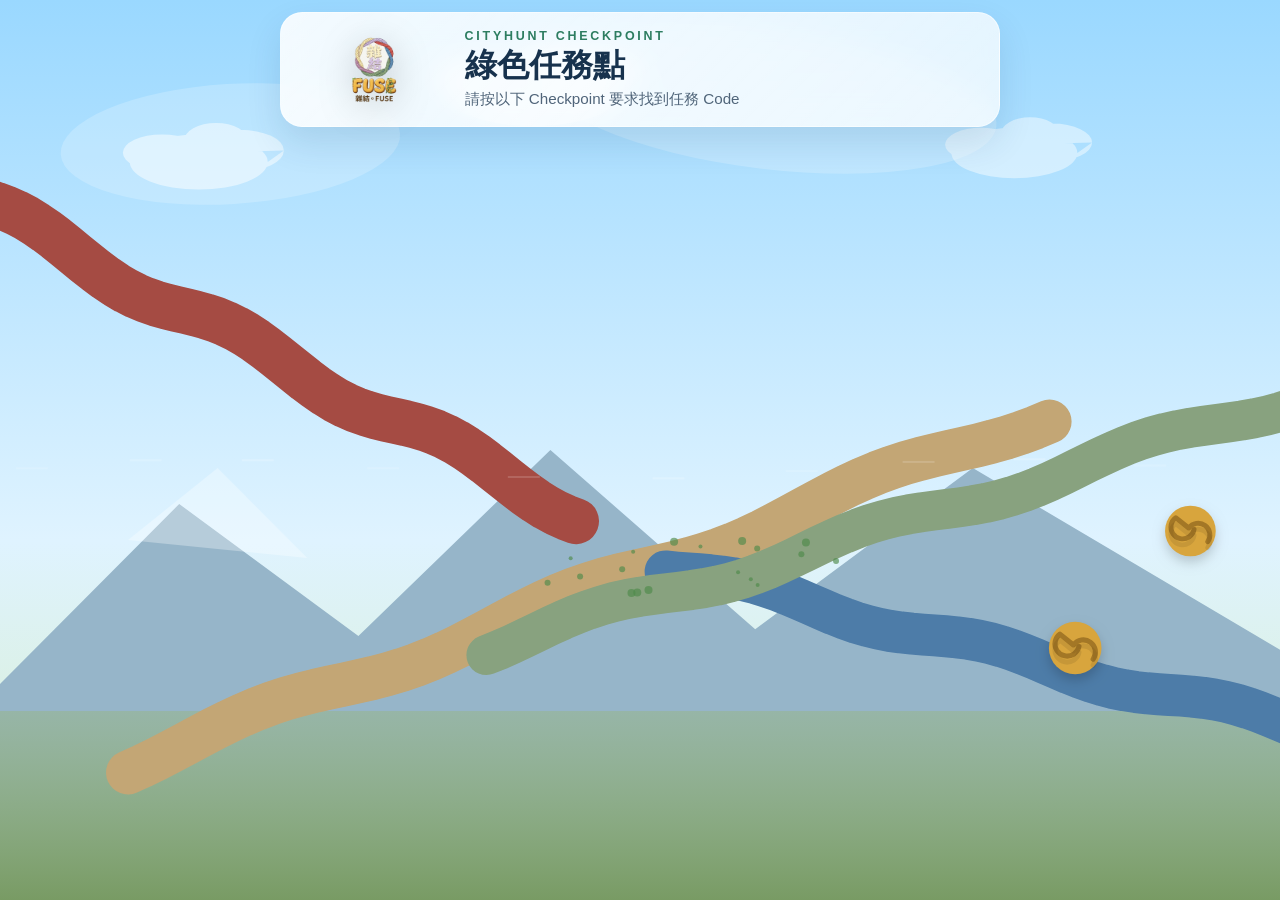
==== checkpoint/index.html @ 78022d13 "Reorganize checkpoint page and set base URLs Moves `checkpoint.html` to `checkpoint/index.html` to s" ====
<!DOCTYPE html>
<html lang="en">
<head>
  <meta charset="UTF-8">
  <meta name="viewport" content="width=device-width, initial-scale=1.0">
  <title>Checkpoint</title>
  <base href="https://minicho8.github.io/cityhunt_stbc-2026/">
  <!-- Load jQuery CDN -->
  <script src="https://code.jquery.com/jquery-3.7.1.min.js"></script>
  <script crossorigin src="index.js"></script>
  <link rel="stylesheet" crossorigin href="style.css">
</head>
<body>


    <div id="landingIntro" aria-hidden="true">
        <div class="landing-badge">CityHunt</div>
        <h1 class="landing-title">Checkpoint</h1>
        <p class="landing-subtitle">Your mission is loading</p>
        <div class="landing-loader" aria-hidden="true">
            <span></span>
            <span></span>
            <span></span>
        </div>
    </div>
  <canvas id="bgCanvas" aria-hidden="true"></canvas>

  <header class="site-header">
    <div class="brand-logo-wrap" id="brandLogoWrap">
      <img
        style="max-width: 50%; height: auto;"
        class="brand-logo"
        src="FUSE_logo_v6.png"
        alt="CityHunt FUSE logo"
        onerror="document.getElementById('brandLogoWrap').style.display='none'"
      >
    </div>
    <div class="header-copy">
      <p class="header-kicker">CityHunt Checkpoint</p>
      <h1>綠色任務點</h1>
      <p class="header-subtitle">請按以下 Checkpoint 要求找到任務 Code</p>
    </div>
  </header>

  <div class="card checkpoint-card">
    <!-- FORM VIEW (Normal state) -->
    <div id="formView">
      <p class="subtitle">Enter code for this Checkpoint</p>

      <form id="passwordForm">
        <input 
          type="password" 
          id="passwordInput" 
          placeholder="Enter code..." 
          required 
          autocomplete="off"
        />
        <div class="btn-group">
          <button type="button" class="btn-back backBtn">Back</button>
          <button type="submit" id="submitBtn" class="btn-submit">Submit</button>
        </div>
      </form>

      <p id="errorMessage" class="error-msg">Invalid code.</p>
    </div>
    <div id="notFoundView">
      <div class="error-icon">⚠️</div>
      <h2>找不到這個任務節點</h2>
      <p class="subtitle">您所要找的任務可能不存在，或已經失效。</p>
      <button type="button" class="btn-back backBtn" style="width: 100%;">Go Back To Mission Board
        回到任務墻
      </button>
    </div>
  </div>
</body>
</html>
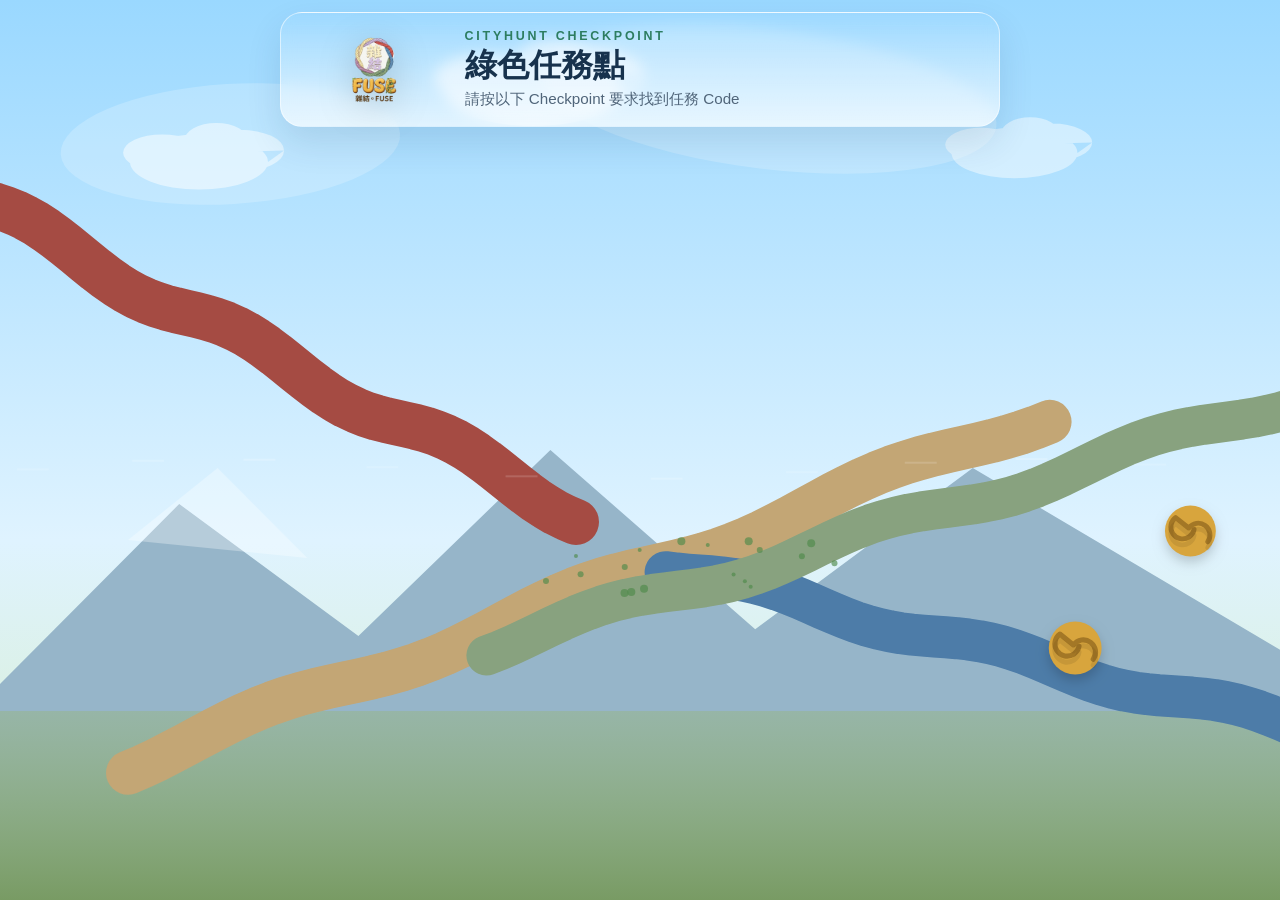
==== commit 5eb04d8a: "Update back button label and glass panel style Rewords the checkpoint back button to a bilingual lab" ====
--- a/checkpoint/index.html
+++ b/checkpoint/index.html
@@ -56,7 +56,8 @@
           autocomplete="off"
         />
         <div class="btn-group">
-          <button type="button" class="btn-back backBtn">Back</button>
+          <button type="button" class="btn-back backBtn">Go Back To Mission Board
+        回到任務墻</button>
           <button type="submit" id="submitBtn" class="btn-submit">Submit</button>
         </div>
       </form>
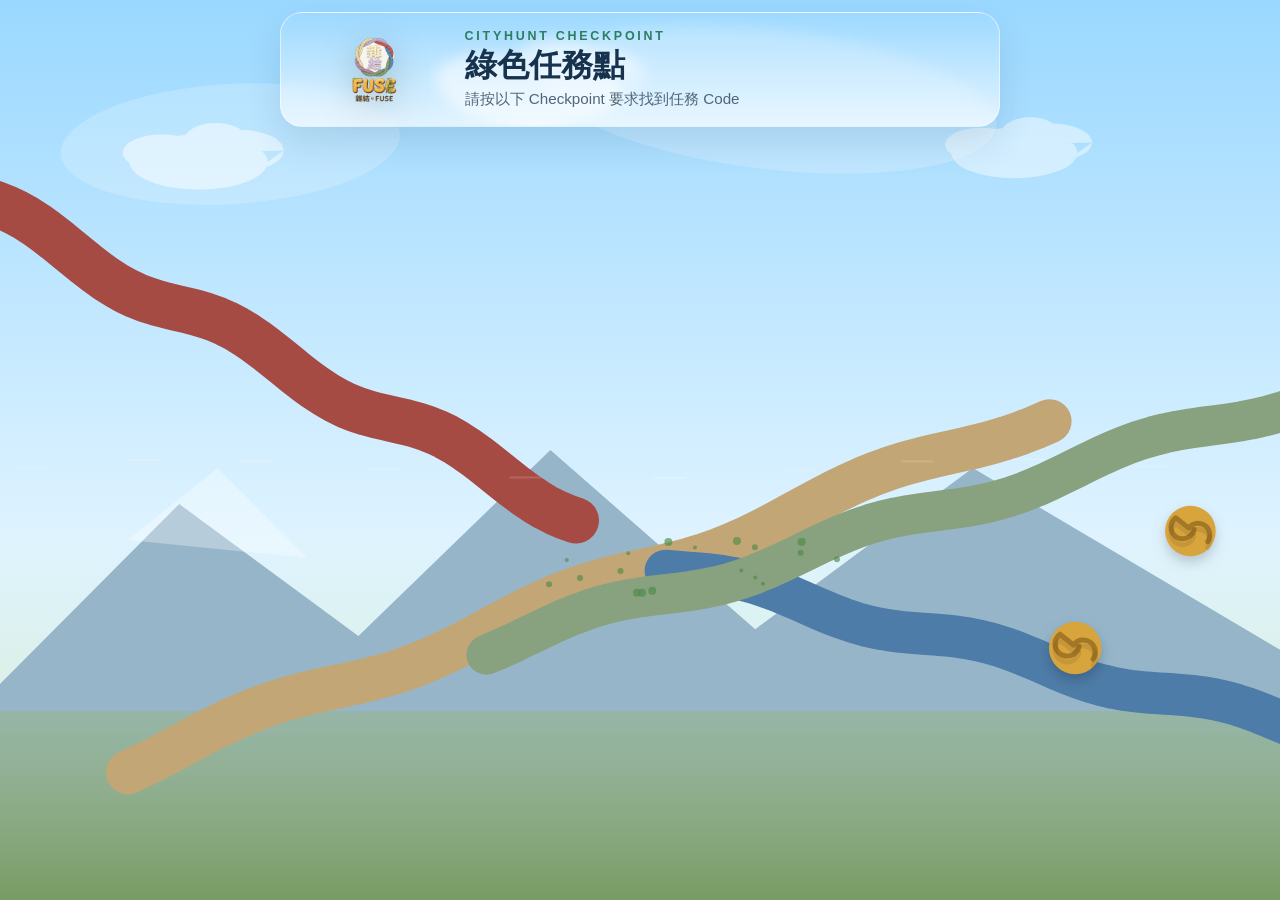
==== commit a7fb54ba: "Add checkpoint image/context and path fixes Updated `checkpoint/index.html` to use relative asset pa" ====
--- a/checkpoint/index.html
+++ b/checkpoint/index.html
@@ -4,11 +4,10 @@
   <meta charset="UTF-8">
   <meta name="viewport" content="width=device-width, initial-scale=1.0">
   <title>Checkpoint</title>
-  <base href="https://minicho8.github.io/cityhunt_stbc-2026/">
   <!-- Load jQuery CDN -->
   <script src="https://code.jquery.com/jquery-3.7.1.min.js"></script>
-  <script crossorigin src="index.js"></script>
-  <link rel="stylesheet" crossorigin href="style.css">
+  <script crossorigin src="../index.js"></script>
+  <link rel="stylesheet" crossorigin href="../style.css">
 </head>
 <body>
 
@@ -30,7 +29,7 @@
       <img
         style="max-width: 50%; height: auto;"
         class="brand-logo"
-        src="FUSE_logo_v6.png"
+        src="../FUSE_logo_v6.png"
         alt="CityHunt FUSE logo"
         onerror="document.getElementById('brandLogoWrap').style.display='none'"
       >
@@ -45,8 +44,8 @@
   <div class="card checkpoint-card">
     <!-- FORM VIEW (Normal state) -->
     <div id="formView">
-      <p class="subtitle">Enter code for this Checkpoint</p>
-
+      <img id="imgId">
+      <p id="contextId" class="subtitle"></p>
       <form id="passwordForm">
         <input 
           type="password" 
@@ -67,7 +66,7 @@
     <div id="notFoundView">
       <div class="error-icon">⚠️</div>
       <h2>找不到這個任務節點</h2>
-      <p class="subtitle">您所要找的任務可能不存在，或已經失效。</p>
+      <p class="subtitle">您所要找的任務可能不存在，或已經失效。<p id="missingId"></p></p>
       <button type="button" class="btn-back backBtn" style="width: 100%;">Go Back To Mission Board
         回到任務墻
       </button>
--- a/style.css
+++ b/style.css
@@ -0,0 +1,651 @@
+* {
+box-sizing: border-box;
+margin: 0;
+padding: 0;
+font-family: -apple-system, BlinkMacSystemFont, "Segoe UI", Roboto, sans-serif;
+}
+
+body {
+min-height: 100dvh;
+display: flex;
+align-items: flex-start;
+justify-content: center;
+background:
+radial-gradient(circle at top, rgba(255, 255, 255, 0.7), transparent 40%),
+linear-gradient(180deg, #bfe5ff 0%, #eaf6ff 48%, #d7f0c9 100%);
+color: #333;
+overflow-x: hidden;
+overflow-y: auto;
+position: relative;
+padding: calc(1rem + env(safe-area-inset-top)) 1rem calc(1rem + env(safe-area-inset-bottom));
+flex-direction: column;
+gap: 1rem;
+}
+
+#landingIntro {
+position: fixed;
+inset: 0;
+z-index: 3;
+display: flex;
+flex-direction: column;
+align-items: center;
+justify-content: center;
+gap: 1rem;
+text-align: center;
+background:
+radial-gradient(circle at top, rgba(255, 255, 255, 0.92), rgba(255, 255, 255, 0.3) 34%, transparent 70%),
+linear-gradient(160deg, rgba(21, 67, 111, 0.9), rgba(56, 142, 116, 0.82));
+backdrop-filter: blur(8px);
+transition: opacity 0.75s ease, transform 0.75s ease;
+}
+
+#landingIntro.is-hidden {
+opacity: 0;
+transform: scale(1.04);
+pointer-events: none;
+}
+
+.landing-badge {
+padding: 0.45rem 1rem;
+border-radius: 999px;
+background: rgba(255, 255, 255, 0.2);
+border: 1px solid rgba(255, 255, 255, 0.35);
+color: #f7ffe8;
+font-size: 0.8rem;
+letter-spacing: 0.24em;
+text-transform: uppercase;
+animation: floatIn 0.8s ease both;
+}
+
+.landing-title {
+font-size: clamp(2.2rem, 7vw, 5rem);
+line-height: 0.95;
+font-weight: 800;
+letter-spacing: 0.02em;
+color: #fff8e8;
+text-shadow: 0 12px 30px rgba(0, 0, 0, 0.28);
+animation: titleRise 1s cubic-bezier(0.16, 1, 0.3, 1) both;
+}
+
+.landing-subtitle {
+font-size: clamp(0.95rem, 2.2vw, 1.1rem);
+color: rgba(255, 255, 255, 0.88);
+letter-spacing: 0.14em;
+text-transform: uppercase;
+animation: floatIn 1s ease 0.25s both;
+}
+
+.landing-loader {
+display: flex;
+gap: 0.55rem;
+margin-top: 0.4rem;
+}
+
+.landing-loader span {
+width: 0.7rem;
+height: 0.7rem;
+border-radius: 999px;
+background: #fff4c6;
+box-shadow: 0 0 20px rgba(255, 244, 198, 0.8);
+animation: pulseDot 1.1s infinite ease-in-out;
+}
+
+.landing-loader span:nth-child(2) {
+animation-delay: 0.15s;
+}
+
+.landing-loader span:nth-child(3) {
+animation-delay: 0.3s;
+}
+
+#bgCanvas {
+position: fixed;
+inset: 0;
+width: 100vw;
+height: 100vh;
+display: block;
+z-index: 0;
+pointer-events: none;
+}
+
+.card {
+position: relative;
+z-index: 1;
+display: none;
+background: #ffffff;
+padding: 1.25rem;
+border-radius: 12px;
+box-shadow: 0 10px 25px rgba(0, 0, 0, 0.08);
+width: 100%;
+max-width: 760px;
+min-width: min(92vw, 520px);
+text-align: center;
+margin-inline: auto;
+margin-top: 7.5rem;
+}
+
+.checkpoint-card {
+width: min(100%, 720px);
+margin-bottom: 1rem;
+}
+
+.site-header {
+position: fixed;
+top: max(0.75rem, env(safe-area-inset-top));
+left: 50%;
+transform: translateX(-50%);
+z-index: 2;
+width: min(calc(100% - 1.5rem), 720px);
+padding: 1rem 1.1rem;
+border-radius: 22px;
+display: flex;
+align-items: center;
+gap: 1rem;
+background: linear-gradient(0deg, rgba(255, 255, 255, 0.65), rgba(255, 255, 255, 0.01));
+border: 1px solid rgba(255, 255, 255, 0.55);
+box-shadow: 0 16px 35px rgba(18, 61, 96, 0.12);
+backdrop-filter: blur(7px);
+transition: padding 0.22s ease, box-shadow 0.22s ease, backdrop-filter 0.22s ease, width 0.22s ease, top 0.22s ease, border-radius 0.22s ease;
+will-change: padding, width, top;
+}
+
+.site-header.is-compact {
+padding: 0.65rem 0.9rem;
+border-radius: 18px;
+box-shadow: 0 12px 24px rgba(18, 61, 96, 0.15);
+backdrop-filter: blur(14px);
+width: min(calc(100% - 2rem), 680px);
+top: max(0.45rem, env(safe-area-inset-top));
+}
+
+.header-copy {
+flex: 1;
+text-align: left;
+}
+
+.header-kicker {
+font-size: 0.78rem;
+font-weight: 700;
+letter-spacing: 0.22em;
+text-transform: uppercase;
+color: #2d7d61;
+margin-bottom: 0.35rem;
+}
+
+.header-copy h1 {
+font-size: clamp(1.45rem, 3vw, 2rem);
+line-height: 1.05;
+color: #17324d;
+margin-bottom: 0.35rem;
+transition: font-size 0.22s ease, margin-bottom 0.22s ease;
+}
+
+.header-subtitle {
+font-size: 0.95rem;
+line-height: 1.45;
+color: #50657a;
+max-width: 46ch;
+transition: opacity 0.18s ease, max-height 0.18s ease, margin 0.18s ease, transform 0.18s ease;
+}
+
+.brand-logo-wrap {
+display: flex;
+justify-content: center;
+margin: 0;
+flex: 0 0 auto;
+}
+
+.brand-logo {
+width: min(22vw, 150px);
+height: auto;
+display: block;
+filter: drop-shadow(0 8px 18px rgba(0, 0, 0, 0.18));
+transition: width 0.22s ease, opacity 0.18s ease, transform 0.22s ease;
+}
+
+.padlet-embed {
+width: 100% !important;
+max-width: 100% !important;
+height: min(72vh, 560px) !important;
+}
+
+.padlet-embed iframe {
+width: 100% !important;
+height: 100% !important;
+display: block;
+}
+
+.tab-bar {
+display: inline-flex;
+gap: 0.5rem;
+padding: 0.35rem;
+border-radius: 999px;
+background: rgba(12, 29, 48, 0.06);
+margin-bottom: 1rem;
+}
+
+.tab-btn {
+min-width: 110px;
+padding: 0.75rem 1.1rem;
+border-radius: 999px;
+background: transparent;
+color: #4b4f56;
+transition: transform 0.2s ease, background-color 0.2s ease, color 0.2s ease, box-shadow 0.2s ease;
+}
+
+.tab-btn:hover {
+transform: translateY(-1px);
+background: rgba(255, 255, 255, 0.7);
+}
+
+.tab-btn.is-active {
+background: linear-gradient(135deg, #16436e, #2d7d61);
+color: #ffffff;
+box-shadow: 0 8px 18px rgba(18, 61, 96, 0.24);
+}
+
+.tab-panel {
+display: none;
+}
+
+.tab-panel.is-active {
+display: block;
+}
+
+.rules-card {
+max-width: 560px;
+margin: 0 auto;
+padding: 1.2rem 1rem 0.5rem;
+text-align: left;
+}
+
+.mission-card {
+max-width: 560px;
+margin: 0 auto;
+padding: 1.2rem 1rem 0.75rem;
+display: grid;
+gap: 0.85rem;
+text-align: left;
+}
+
+.mission-label {
+font-size: 0.78rem;
+font-weight: 700;
+letter-spacing: 0.22em;
+text-transform: uppercase;
+color: #2d7d61;
+}
+
+.mission-card h2 {
+font-size: 1.8rem;
+margin-bottom: 0;
+color: #17324d;
+}
+
+.mission-copy {
+color: #405264;
+line-height: 1.5;
+}
+
+.mission-enter-btn {
+justify-self: start;
+padding: 0.95rem 1.2rem;
+border-radius: 999px;
+background: linear-gradient(135deg, #16436e, #2d7d61);
+color: #fff;
+box-shadow: 0 12px 24px rgba(18, 61, 96, 0.24);
+}
+
+.mission-enter-btn:hover {
+transform: translateY(-1px);
+background: linear-gradient(135deg, #13395d, #276f56);
+}
+
+.emergency-card {
+    max-width: 560px;
+    margin: 0.85rem auto 0;
+    padding: 1.05rem 1rem 1rem;
+    display: grid;
+    gap: 0.6rem;
+    text-align: left;
+    border-radius: 18px;
+    background: linear-gradient(135deg, rgba(255, 245, 237, 0.98), rgba(255, 255, 255, 0.96));
+    border: 1px solid rgba(226, 132, 64, 0.24);
+    box-shadow: 0 12px 22px rgba(152, 93, 44, 0.12);
+}
+
+.emergency-label {
+    font-size: 0.78rem;
+    font-weight: 700;
+    letter-spacing: 0.22em;
+    text-transform: uppercase;
+    color: #b85a2c;
+}
+
+.emergency-card h2 {
+    font-size: 1.35rem;
+    margin-bottom: 0;
+    color: #7b3c17;
+}
+
+.emergency-copy {
+    color: #5e4a3f;
+    line-height: 1.5;
+}
+
+.emergency-detail {
+    display: inline-flex;
+    width: fit-content;
+    padding: 0.45rem 0.75rem;
+    border-radius: 999px;
+    background: rgba(184, 90, 44, 0.12);
+    color: #9d451b;
+    font-weight: 700;
+    letter-spacing: 0.06em;
+}
+
+.site-header.is-compact .brand-logo {
+width: min(18vw, 120px);
+transform: translateY(-1px);
+}
+
+.site-header.is-compact .header-kicker {
+margin-bottom: 0.2rem;
+}
+
+.site-header.is-compact .header-copy h1 {
+font-size: clamp(1.2rem, 2.5vw, 1.6rem);
+margin-bottom: 0.15rem;
+}
+
+.site-header.is-compact .header-subtitle {
+opacity: 0.72;
+max-height: 2.2em;
+transform: translateY(-1px);
+}
+
+.rules-card h2 {
+font-size: 1.8rem;
+margin-bottom: 0.75rem;
+color: #17324d;
+}
+
+.rules-card ul {
+padding-left: 1.2rem;
+display: grid;
+gap: 0.75rem;
+color: #405264;
+line-height: 1.5;
+}
+
+h2 {
+margin-bottom: 0.5rem;
+font-size: 1.5rem;
+}
+
+.subtitle {
+color: #666;
+font-size: 0.9rem;
+margin-bottom: 1.5rem;
+}
+
+input[type="password"] {
+width: 100%;
+padding: 0.75rem 1rem;
+border: 1px solid #ccc;
+border-radius: 6px;
+font-size: 1rem;
+margin-bottom: 1rem;
+outline: none;
+transition: border-color 0.20s;
+}
+
+input[type="password"]:focus {
+border-color: #0066ff;
+}
+
+/* Button Group for Submit + Back */
+.btn-group {
+display: flex;
+gap: 0.75rem;
+}
+
+input[type="password"],
+button {
+min-height: 48px;
+}
+
+button {
+flex: 1;
+padding: 0.75rem;
+border: none;
+border-radius: 6px;
+font-size: 1rem;
+font-weight: 600;
+cursor: pointer;
+transition: background-color 0.20s, border-color 0.20s;
+}
+
+.btn-submit {
+background-color: #0066ff;
+color: white;
+}
+
+.btn-submit:hover {
+background-color: #0052cc;
+}
+
+.btn-back {
+background-color: #e4e6eb;
+color: #4b4f56;
+}
+
+.btn-back:hover {
+background-color: #d8dadf;
+}
+
+.error-msg {
+color: #e53e3e;
+font-size: 0.85rem;
+margin-top: 1rem;
+display: none;
+}
+
+#imgId {
+    width: 100%;
+}
+/* Error View Container */
+#notFoundView {
+display: none;
+}
+
+.error-icon {
+font-size: 3rem;
+margin-bottom: 1rem;
+}
+
+@keyframes titleRise {
+0% {
+opacity: 0;
+transform: translateY(26px) scale(0.94);
+filter: blur(10px);
+}
+100% {
+opacity: 1;
+transform: translateY(0) scale(1);
+filter: blur(0);
+}
+}
+
+@keyframes floatIn {
+0% {
+opacity: 0;
+transform: translateY(16px);
+}
+100% {
+opacity: 1;
+transform: translateY(0);
+}
+}
+
+@keyframes pulseDot {
+0%, 80%, 100% {
+transform: translateY(0) scale(0.72);
+opacity: 0.55;
+}
+40% {
+transform: translateY(-8px) scale(1);
+opacity: 1;
+}
+}
+
+@media (max-width: 720px) {
+body {
+padding: calc(0.75rem + env(safe-area-inset-top)) 0.75rem calc(0.75rem + env(safe-area-inset-bottom));
+gap: 0.75rem;
+}
+
+.site-header {
+top: max(2rem, env(safe-area-inset-top));
+width: calc(100% - 1rem);
+padding: 0.85rem;
+border-radius: 18px;
+flex-direction: column;
+align-items: center;
+text-align: center;
+}
+
+.checkpoint-card {
+width: 100%;
+margin-top: clamp(12rem, 28vw, 13.5rem);
+}
+
+.header-copy {
+text-align: center;
+}
+
+.card {
+min-width: 0;
+max-width: 100%;
+padding: 0.9rem;
+border-radius: 18px;
+}
+
+.brand-logo-wrap {
+margin-bottom: 0;
+}
+
+.brand-logo {
+width: min(62vw, 240px);
+}
+
+.tab-bar {
+display: grid;
+grid-template-columns: repeat(2, minmax(0, 1fr));
+width: 100%;
+border-radius: 18px;
+padding: 0.3rem;
+}
+
+.tab-btn {
+min-width: 0;
+padding: 0.8rem 0.6rem;
+font-size: 0.95rem;
+}
+
+.padlet-embed {
+height: min(62vh, 460px) !important;
+}
+
+.rules-card {
+padding: 1rem 0.2rem 0.25rem;
+}
+
+.emergency-card {
+    padding: 0.95rem 0.85rem;
+    margin-top: 0.75rem;
+}
+
+.rules-card h2 {
+font-size: 1.45rem;
+}
+
+.rules-card ul {
+padding-left: 1rem;
+gap: 0.6rem;
+font-size: 0.96rem;
+}
+
+#landingIntro {
+padding: 1.5rem;
+}
+
+.landing-title {
+font-size: clamp(2rem, 12vw, 3.8rem);
+}
+
+.landing-subtitle {
+font-size: 0.9rem;
+letter-spacing: 0.08em;
+}
+
+.btn-group {
+flex-direction: column;
+}
+
+button {
+padding: 0.9rem;
+}
+}
+@media (max-height: 500px) {
+.checkpoint-card {
+    margin-top: clamp(8.75rem, 16vh, 10rem);
+}
+}
+@media (max-width: 420px) {
+.card {
+padding: 0.75rem;
+border-radius: 16px;
+}
+
+.checkpoint-card {
+margin-top: 11rem;
+}
+
+.site-header {
+padding: 0.8rem;
+}
+
+.header-subtitle {
+font-size: 0.9rem;
+}
+
+.brand-logo {
+width: min(72vw, 210px);
+}
+
+.tab-bar {
+gap: 0.35rem;
+}
+
+.tab-btn {
+padding: 0.75rem 0.45rem;
+font-size: 0.9rem;
+}
+
+.padlet-embed {
+height: min(56vh, 380px) !important;
+}
+
+.rules-card h2 {
+font-size: 1.3rem;
+}
+
+.emergency-card {
+    padding: 0.9rem 0.8rem;
+}
+
+.rules-card ul {
+font-size: 0.92rem;
+}
+}
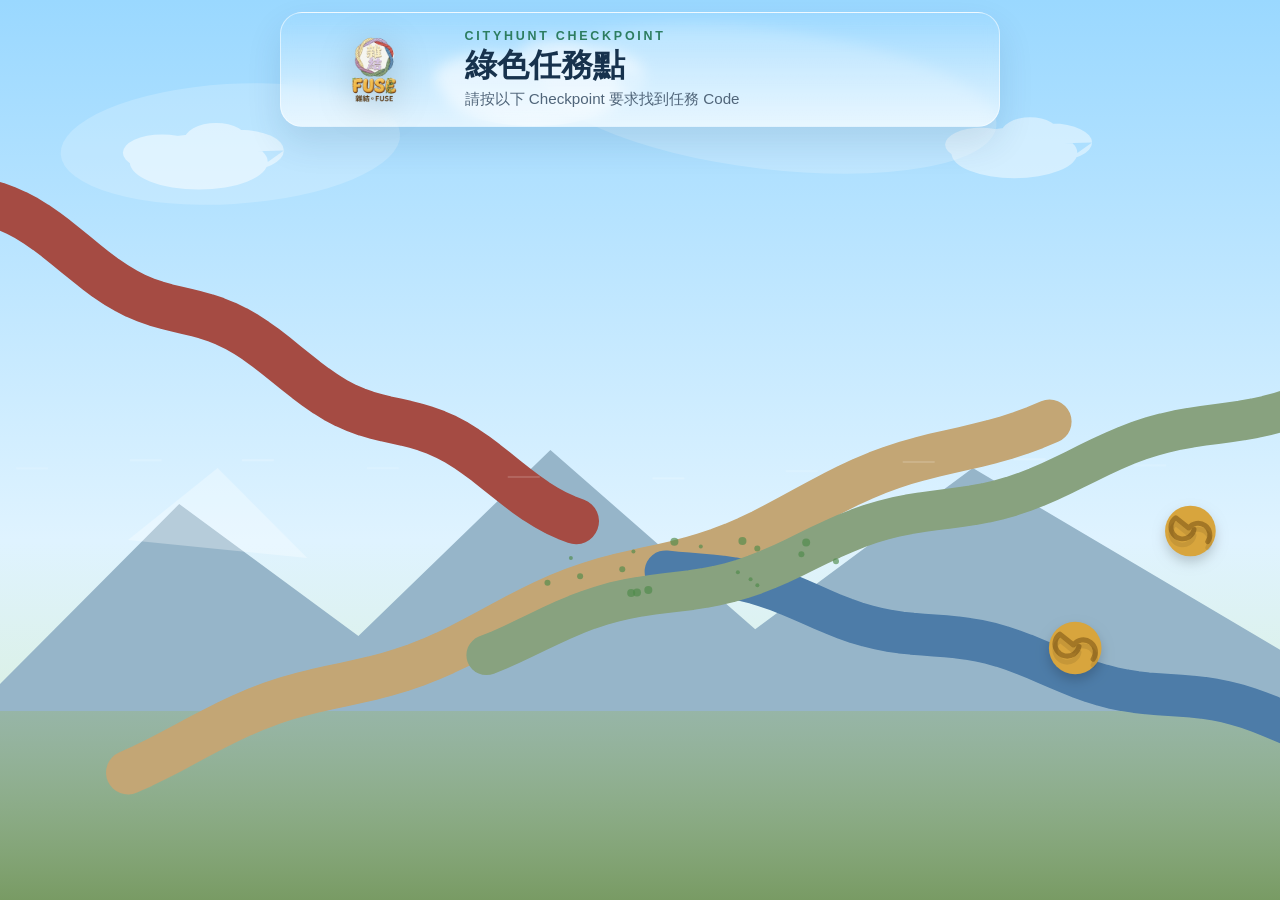
==== commit 12968504: "Fix homepage paths and checkpoint layout Updates `index.html` to use parent-relative script, stylesh" ====
--- a/checkpoint/index.html
+++ b/checkpoint/index.html
@@ -26,13 +26,15 @@
 
   <header class="site-header">
     <div class="brand-logo-wrap" id="brandLogoWrap">
-      <img
-        style="max-width: 50%; height: auto;"
-        class="brand-logo"
-        src="../FUSE_logo_v6.png"
-        alt="CityHunt FUSE logo"
-        onerror="document.getElementById('brandLogoWrap').style.display='none'"
-      >
+      <a href="https://example.com" >
+        <img
+          style="max-width: 50%; height: auto;"
+          class="brand-logo"
+          src="../FUSE_logo_v6.png"
+          alt="CityHunt FUSE logo"
+          onerror="document.getElementById('brandLogoWrap').style.display='none'"
+        >
+      </a>
     </div>
     <div class="header-copy">
       <p class="header-kicker">CityHunt Checkpoint</p>
--- a/style.css
+++ b/style.css
@@ -116,16 +116,12 @@
 padding: 1.25rem;
 border-radius: 12px;
 box-shadow: 0 10px 25px rgba(0, 0, 0, 0.08);
-width: 100%;
+width: min(100%, 720px);
 max-width: 760px;
 min-width: min(92vw, 520px);
 text-align: center;
 margin-inline: auto;
-margin-top: 7.5rem;
-}
-
-.checkpoint-card {
-width: min(100%, 720px);
+margin-top: 8.5rem;
 margin-bottom: 1rem;
 }
 
@@ -188,7 +184,7 @@
 transition: opacity 0.18s ease, max-height 0.18s ease, margin 0.18s ease, transform 0.18s ease;
 }
 
-.brand-logo-wrap {
+.brand-logo-wrap, .brand-logo-wrap a {
 display: flex;
 justify-content: center;
 margin: 0;
@@ -453,6 +449,7 @@
 
 #imgId {
     width: 100%;
+    max-width: 350px;
 }
 /* Error View Container */
 #notFoundView {
@@ -515,10 +512,7 @@
 text-align: center;
 }
 
-.checkpoint-card {
-width: 100%;
-margin-top: clamp(12rem, 28vw, 13.5rem);
-}
+
 
 .header-copy {
 text-align: center;
@@ -529,9 +523,15 @@
 max-width: 100%;
 padding: 0.9rem;
 border-radius: 18px;
-}
-
-.brand-logo-wrap {
+width: 100%;
+margin-top: clamp(12rem, 28vw, 13.5rem);
+}
+
+.checkpoint-card {
+width: 100%;
+margin-top: clamp(18rem, 28vw, 13.5rem);
+}
+.brand-logo-wrap, .brand-logo-wrap a{
 margin-bottom: 0;
 }
 
@@ -598,18 +598,22 @@
 }
 }
 @media (max-height: 500px) {
+.card {
+    margin-top: clamp(8.75rem, 16vh, 10rem);
+}
 .checkpoint-card {
-    margin-top: clamp(8.75rem, 16vh, 10rem);
+    margin-top: clamp(18rem, 16vh, 10rem);
 }
 }
 @media (max-width: 420px) {
 .card {
 padding: 0.75rem;
 border-radius: 16px;
+margin-top: 11rem;
 }
 
 .checkpoint-card {
-margin-top: 11rem;
+margin-top: 16rem;
 }
 
 .site-header {
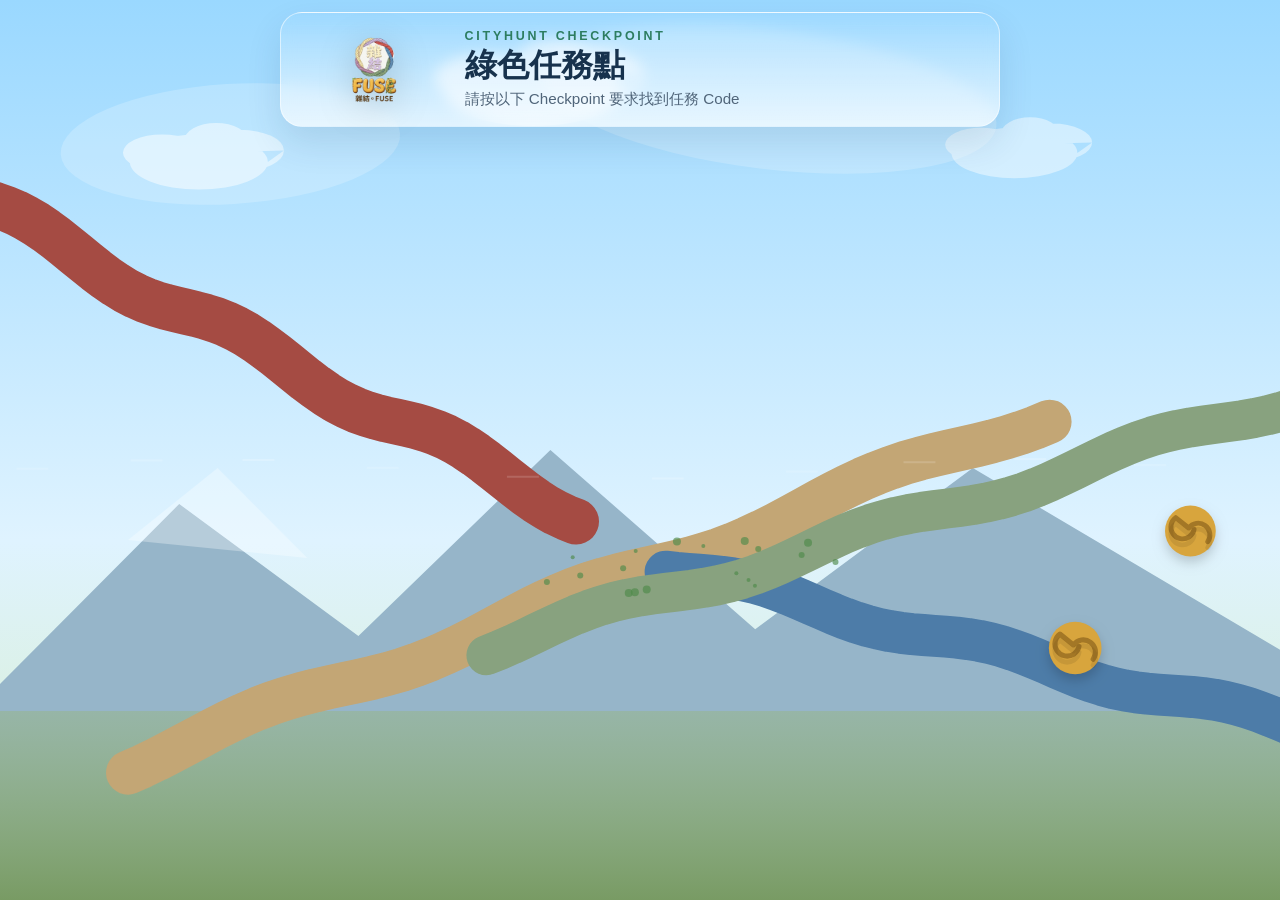
==== commit ae865f31: "Fix root-relative links in HTML pages Updated navigation and asset paths to use site-root URLs. The " ====
--- a/checkpoint/index.html
+++ b/checkpoint/index.html
@@ -26,7 +26,7 @@
 
   <header class="site-header">
     <div class="brand-logo-wrap" id="brandLogoWrap">
-      <a href="https://example.com" >
+      <a href="/" >
         <img
           style="max-width: 50%; height: auto;"
           class="brand-logo"
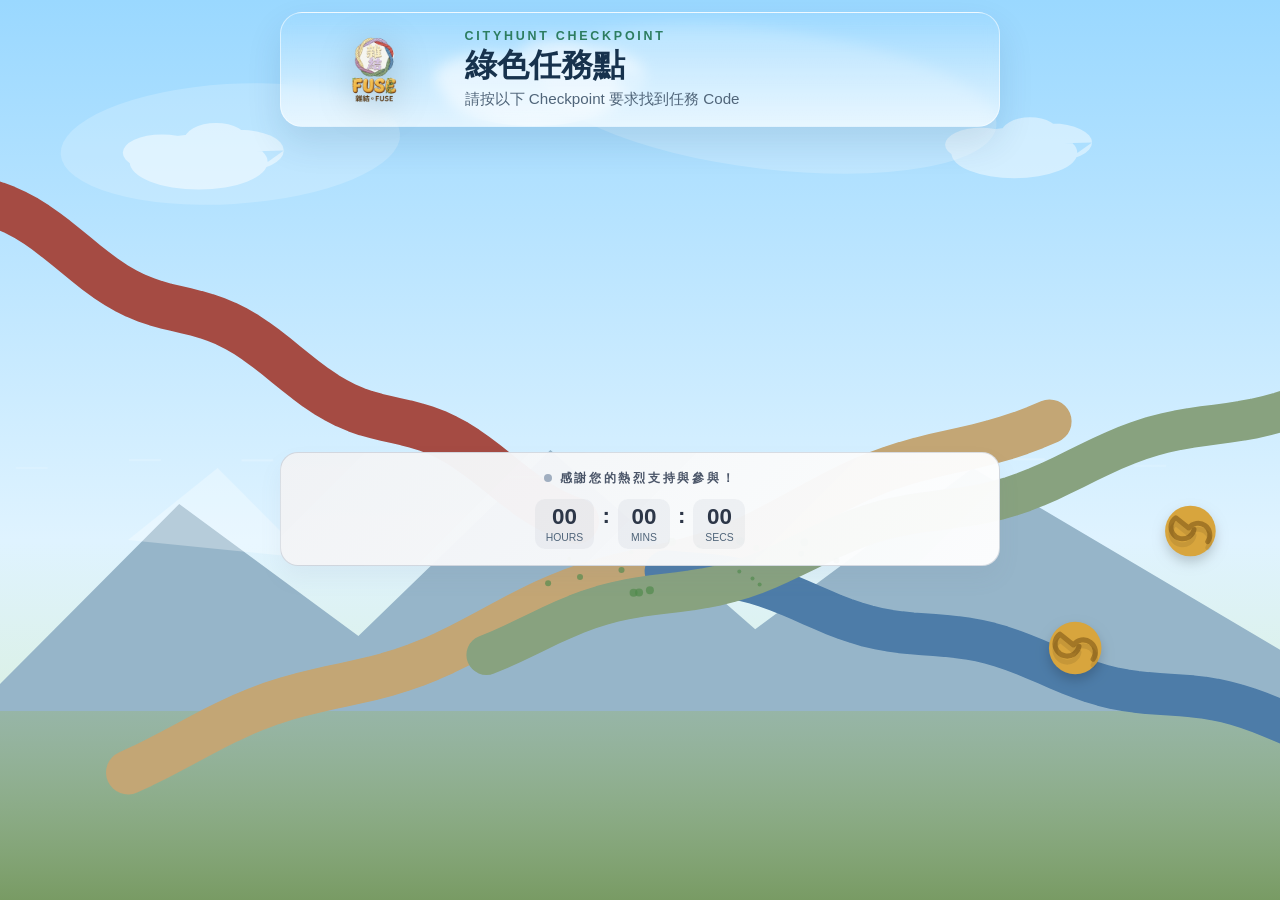
==== commit ae5a63dc: "Add live game status countdown widgets Introduces a live countdown/status card with phase-based stat" ====
--- a/checkpoint/index.html
+++ b/checkpoint/index.html
@@ -9,7 +9,7 @@
   <script crossorigin src="../index.js"></script>
   <link rel="stylesheet" crossorigin href="../style.css">
 </head>
-<body>
+<body class="checkpoint-page">
 
 
     <div id="landingIntro" aria-hidden="true">
@@ -43,7 +43,32 @@
     </div>
   </header>
 
+  <!-- Floating Live Countdown & Game Status Widget -->
+  <div class="status-card state-pending floating-status">
+    <div class="status-header">
+      <span class="pulse-dot"></span>
+      <span class="status-title" id="statusMessage">距離遊戲開始還有 (Starts in):</span>
+    </div>
+    <div class="countdown-container">
+      <div class="time-block">
+        <span id="hours">00</span>
+        <label>Hours</label>
+      </div>
+      <span class="colon">:</span>
+      <div class="time-block">
+        <span id="minutes">00</span>
+        <label>Mins</label>
+      </div>
+      <span class="colon">:</span>
+      <div class="time-block">
+        <span id="seconds">00</span>
+        <label>Secs</label>
+      </div>
+    </div>
+  </div>
+
   <div class="card checkpoint-card">
+    
     <!-- FORM VIEW (Normal state) -->
     <div id="formView">
       <img id="imgId">
--- a/style.css
+++ b/style.css
@@ -360,13 +360,222 @@
 transform: translateY(-1px);
 }
 
+
+
+/* --- Live Countdown & Game Status Widget Styles --- */
+.status-card {
+  max-width: 560px;
+  margin: 0 0 1rem 0;
+  padding: 1.05rem 1rem 1rem;
+  display: grid;
+  gap: 0.75rem;
+  text-align: center;
+  border-radius: 18px;
+  background: linear-gradient(135deg, rgba(235, 248, 255, 0.98), rgba(255, 255, 255, 0.96));
+  border: 1px solid rgba(45, 125, 97, 0.24);
+  box-shadow: 0 12px 22px rgba(22, 67, 110, 0.08);
+}
+/* --- Floating Live Countdown & Game Status Widget Styles (Only applies on checkpoint page) --- */
+.checkpoint-page {
+  /* Add top padding to the body equal to the height of the fixed header plus spacing */
+  padding-top: calc(150px + env(safe-area-inset-top));
+}
+
+.checkpoint-page .site-header {
+  position: fixed;
+  top: max(0.75rem, env(safe-area-inset-top));
+}
+
+.checkpoint-page .status-card {
+  position: sticky;
+  /* Sticks right below the expanded header (adjust pixels if needed depending on header height) */
+  top: calc(20px + env(safe-area-inset-top));
+  z-index: 2;
+  width: min(100%, 720px);
+  max-width: 760px;
+  min-width: min(92vw, 520px);
+  margin: 0 auto 1rem auto;
+  padding: 1.05rem 1rem 1rem;
+  display: grid;
+  gap: 0.75rem;
+  text-align: center;
+  border-radius: 18px;
+  background: linear-gradient(135deg, rgba(235, 248, 255, 0.98), rgba(255, 255, 255, 0.96));
+  border: 1px solid rgba(45, 125, 97, 0.24);
+  box-shadow: 0 12px 22px rgba(22, 67, 110, 0.08);
+}
+
+.checkpoint-page .checkpoint-card {
+  width: min(100%, 720px);
+  max-width: 760px;
+  min-width: min(92vw, 520px);
+  margin-top: 0.85rem !important;
+}
+
+/* Base styles shared across pages */
+.status-header {
+  display: flex;
+  align-items: center;
+  justify-content: center;
+  gap: 0.5rem;
+}
+
+.status-title {
+  font-size: 0.78rem;
+  font-weight: 700;
+  letter-spacing: 0.22em;
+  text-transform: uppercase;
+  color: #2d7d61;
+}
+
+.pulse-dot {
+  width: 8px;
+  height: 8px;
+  border-radius: 50%;
+  background-color: #2d7d61;
+  box-shadow: 0 0 0 rgba(45, 125, 97, 0.4);
+  animation: livePulse 1.5s infinite;
+}
+
+.countdown-container {
+  display: flex;
+  align-items: center;
+  justify-content: center;
+  gap: 0.5rem;
+}
+
+.time-block {
+  display: flex;
+  flex-direction: column;
+  align-items: center;
+  background: rgba(22, 67, 110, 0.06);
+  padding: 0.4rem 0.7rem;
+  border-radius: 10px;
+  min-width: 52px;
+}
+
+.time-block span {
+  font-size: 1.4rem;
+  font-weight: 800;
+  color: #17324d;
+  line-height: 1.1;
+}
+
+.time-block label {
+  font-size: 0.65rem;
+  color: #50657a;
+  text-transform: uppercase;
+  margin-top: 0.1rem;
+}
+
+.colon {
+  font-size: 1.4rem;
+  font-weight: 800;
+  color: #17324d;
+  margin-bottom: 1rem;
+}
+
+
+
+/* --- Dynamic Status Card Color Themes --- */
+.status-card.state-pending {
+  background: linear-gradient(135deg, rgba(255, 243, 243, 0.98), rgba(255, 255, 255, 0.96));
+  border: 1px solid rgba(229, 62, 62, 0.3);
+  box-shadow: 0 12px 22px rgba(229, 62, 62, 0.08);
+}
+.status-card.state-pending .status-title { color: #c53030; }
+.status-card.state-pending .pulse-dot { background-color: #e53e3e; animation: none; }
+.status-card.state-pending .time-block { background: rgba(229, 62, 62, 0.06); }
+.status-card.state-pending .time-block span,
+.status-card.state-pending .colon { color: #9b2c2c; }
+
+.status-card.state-live {
+  background: linear-gradient(135deg, rgba(238, 255, 235, 0.98), rgba(255, 255, 255, 0.96));
+  border: 1px solid rgba(56, 142, 60, 0.35);
+  box-shadow: 0 12px 22px rgba(46, 125, 50, 0.12);
+}
+.status-card.state-live .status-title { color: #2e7d32; }
+.status-card.state-live .pulse-dot { background-color: #4caf50; animation: livePulse 1s infinite; }
+.status-card.state-live .time-block { background: rgba(56, 142, 60, 0.08); }
+.status-card.state-live .time-block span,
+.status-card.state-live .colon { color: #1b5e20; }
+
+.status-card.state-urgent {
+  background: linear-gradient(135deg, rgba(255, 251, 230, 0.98), rgba(255, 255, 255, 0.96));
+  border: 1px solid rgba(214, 158, 46, 0.4);
+  box-shadow: 0 12px 22px rgba(214, 158, 46, 0.15);
+}
+.status-card.state-urgent .status-title { color: #b7791f; }
+.status-card.state-urgent .pulse-dot { background-color: #d69e2e; animation: urgentPulse 0.6s infinite; }
+.status-card.state-urgent .time-block { background: rgba(214, 158, 46, 0.08); }
+.status-card.state-urgent .time-block span,
+.status-card.state-urgent .colon { color: #975a16; }
+
+.status-card.state-return {
+  background: linear-gradient(135deg, rgba(255, 243, 243, 0.98), rgba(255, 255, 255, 0.96));
+  border: 1px solid rgba(229, 62, 62, 0.4);
+  box-shadow: 0 12px 22px rgba(229, 62, 62, 0.15);
+}
+.status-card.state-return .status-title { color: #c53030; }
+.status-card.state-return .pulse-dot { background-color: #e53e3e; animation: returnPulse 0.6s infinite; }
+.status-card.state-return .time-block { background: rgba(229, 62, 62, 0.08); }
+.status-card.state-return .time-block span,
+.status-card.state-return .colon { color: #9b2c2c; }
+
+.status-card.state-ended {
+  background: linear-gradient(135deg, rgba(240, 242, 245, 0.98), rgba(255, 255, 255, 0.96));
+  border: 1px solid rgba(113, 128, 150, 0.25);
+  box-shadow: 0 12px 22px rgba(113, 128, 150, 0.08);
+}
+.status-card.state-ended .status-title { color: #4a5568; }
+.status-card.state-ended .pulse-dot { background-color: #a0aec0; animation: none; }
+.status-card.state-ended .time-block { background: rgba(113, 128, 150, 0.08); }
+.status-card.state-ended .time-block span,
+.status-card.state-ended .colon { color: #2d3748; }
+
+@keyframes livePulse {
+  0% { transform: scale(0.95); box-shadow: 0 0 0 0 rgba(45, 125, 97, 0.7); }
+  70% { transform: scale(1); box-shadow: 0 0 0 6px rgba(45, 125, 97, 0); }
+  100% { transform: scale(0.95); box-shadow: 0 0 0 0 rgba(45, 125, 97, 0); }
+}
+
+@keyframes urgentPulse {
+  0% { transform: scale(0.9); box-shadow: 0 0 0 0 rgba(214, 158, 46, 0.8); }
+  70% { transform: scale(1.1); box-shadow: 0 0 0 8px rgba(214, 158, 46, 0); }
+  100% { transform: scale(0.9); box-shadow: 0 0 0 0 rgba(214, 158, 46, 0); }
+}
+
+@keyframes returnPulse {
+  0% { transform: scale(0.9); box-shadow: 0 0 0 0 rgba(229, 62, 62, 0.8); }
+  70% { transform: scale(1.1); box-shadow: 0 0 0 8px rgba(229, 62, 62, 0); }
+  100% { transform: scale(0.9); box-shadow: 0 0 0 0 rgba(229, 62, 62, 0); }
+}
+
+@media (max-width: 720px) {
+  .checkpoint-page .status-card {
+    margin-top: clamp(12rem, 26vw, 13rem);
+  }
+  .checkpoint-page {
+    padding-top: calc(270px + env(safe-area-inset-top));
+  }
+  
+  .checkpoint-page .site-header {
+    top: max(0.75rem, env(safe-area-inset-top));
+  }
+
+  .checkpoint-page .status-card {
+    /* Adjust sticky top offset for mobile stacked header */
+    margin-top: 0;
+  }
+}
+
 .rules-card h2 {
 font-size: 1.8rem;
 margin-bottom: 0.75rem;
 color: #17324d;
 }
 
-.rules-card ul {
+.rules-card ul, .rules-card ol {
 padding-left: 1.2rem;
 display: grid;
 gap: 0.75rem;
@@ -570,7 +779,7 @@
 font-size: 1.45rem;
 }
 
-.rules-card ul {
+.rules-card ul, .rules-card ol {
 padding-left: 1rem;
 gap: 0.6rem;
 font-size: 0.96rem;
@@ -649,7 +858,7 @@
     padding: 0.9rem 0.8rem;
 }
 
-.rules-card ul {
+.rules-card ul, .rules-card ol {
 font-size: 0.92rem;
 }
 }
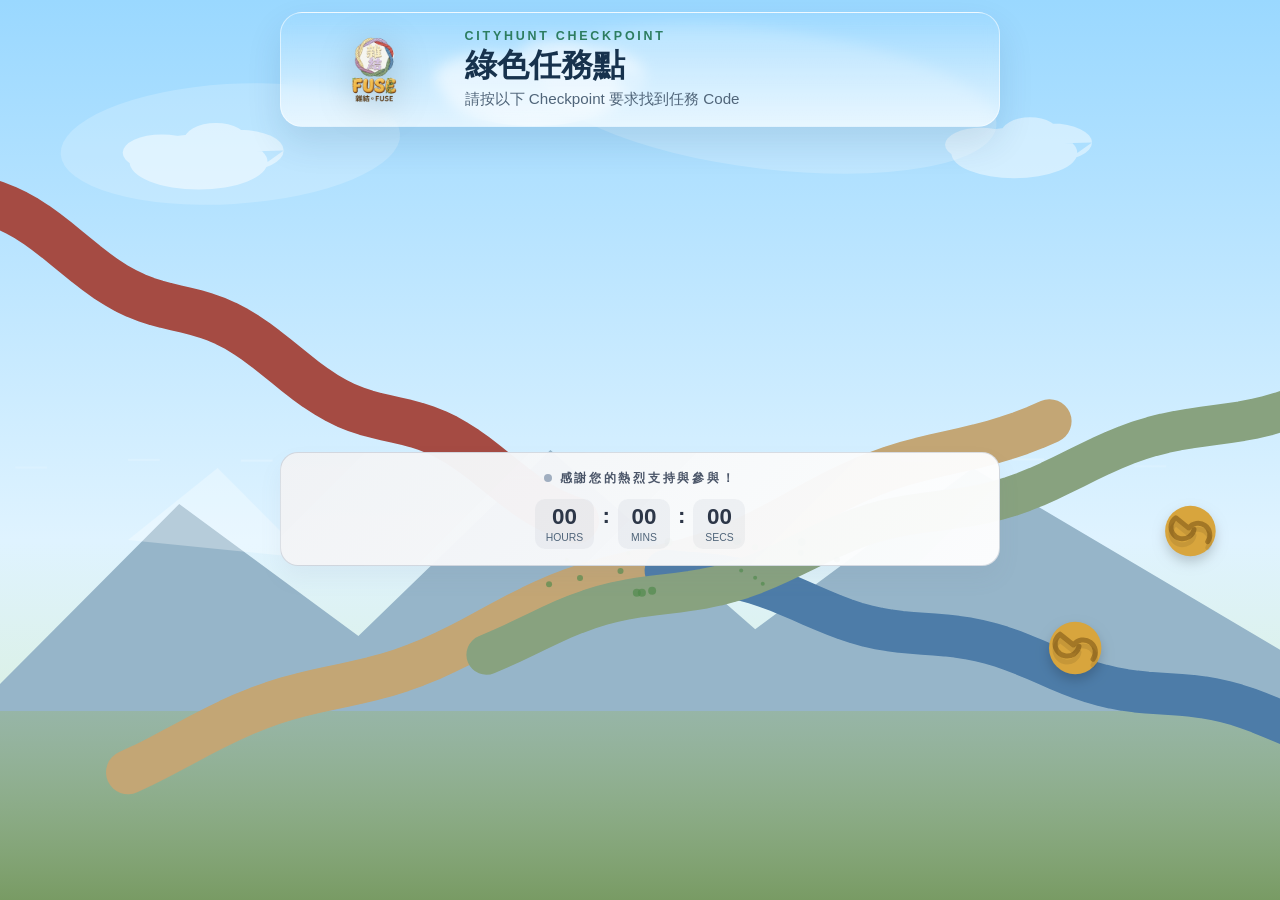
==== commit f727f0b2: "updated something" ====
--- a/checkpoint/index.html
+++ b/checkpoint/index.html
@@ -8,6 +8,7 @@
   <script src="https://code.jquery.com/jquery-3.7.1.min.js"></script>
   <script crossorigin src="../index.js"></script>
   <link rel="stylesheet" crossorigin href="../style.css">
+  <link rel="icon" href="../FUSE_logo_v6.png" type="image/png">
 </head>
 <body class="checkpoint-page">
 
--- a/style.css
+++ b/style.css
@@ -297,17 +297,26 @@
 background: linear-gradient(135deg, #13395d, #276f56);
 }
 
+/* --- Combined Emergency & Utility Card Styles --- */
 .emergency-card {
+    position: relative;
     max-width: 560px;
     margin: 0.85rem auto 0;
     padding: 1.05rem 1rem 1rem;
     display: grid;
-    gap: 0.6rem;
+    gap: 0.75rem;
     text-align: left;
     border-radius: 18px;
     background: linear-gradient(135deg, rgba(255, 245, 237, 0.98), rgba(255, 255, 255, 0.96));
     border: 1px solid rgba(226, 132, 64, 0.24);
     box-shadow: 0 12px 22px rgba(152, 93, 44, 0.12);
+}
+
+.emergency-header-row {
+    display: flex;
+    align-items: flex-start;
+    justify-content: space-between;
+    gap: 0.5rem;
 }
 
 .emergency-label {
@@ -327,6 +336,13 @@
 .emergency-copy {
     color: #5e4a3f;
     line-height: 1.5;
+}
+
+.emergency-details-row {
+    display: flex;
+    flex-wrap: wrap;
+    gap: 0.5rem;
+    align-items: center;
 }
 
 .emergency-detail {
@@ -338,6 +354,25 @@
     color: #9d451b;
     font-weight: 700;
     letter-spacing: 0.06em;
+    font-size: 0.9rem;
+}
+
+.emergency-whatsapp-btn {
+    display: inline-flex;
+    align-items: center;
+    gap: 0.4rem;
+    padding: 0.45rem 0.85rem;
+    border-radius: 999px;
+    background: rgba(37, 211, 102, 0.15);
+    color: #075e54;
+    font-weight: 600;
+    font-size: 0.9rem;
+    text-decoration: none;
+    transition: background 0.2s ease;
+}
+
+.emergency-whatsapp-btn:hover {
+    background: rgba(37, 211, 102, 0.25);
 }
 
 .site-header.is-compact .brand-logo {
@@ -365,7 +400,7 @@
 /* --- Live Countdown & Game Status Widget Styles --- */
 .status-card {
   max-width: 560px;
-  margin: 0 0 1rem 0;
+  margin: 0 auto 1rem auto;
   padding: 1.05rem 1rem 1rem;
   display: grid;
   gap: 0.75rem;
@@ -483,6 +518,10 @@
   border: 1px solid rgba(229, 62, 62, 0.3);
   box-shadow: 0 12px 22px rgba(229, 62, 62, 0.08);
 }
+
+.status-card.state-pending + .mission-card {
+  display: none;
+}
 .status-card.state-pending .status-title { color: #c53030; }
 .status-card.state-pending .pulse-dot { background-color: #e53e3e; animation: none; }
 .status-card.state-pending .time-block { background: rgba(229, 62, 62, 0.06); }
